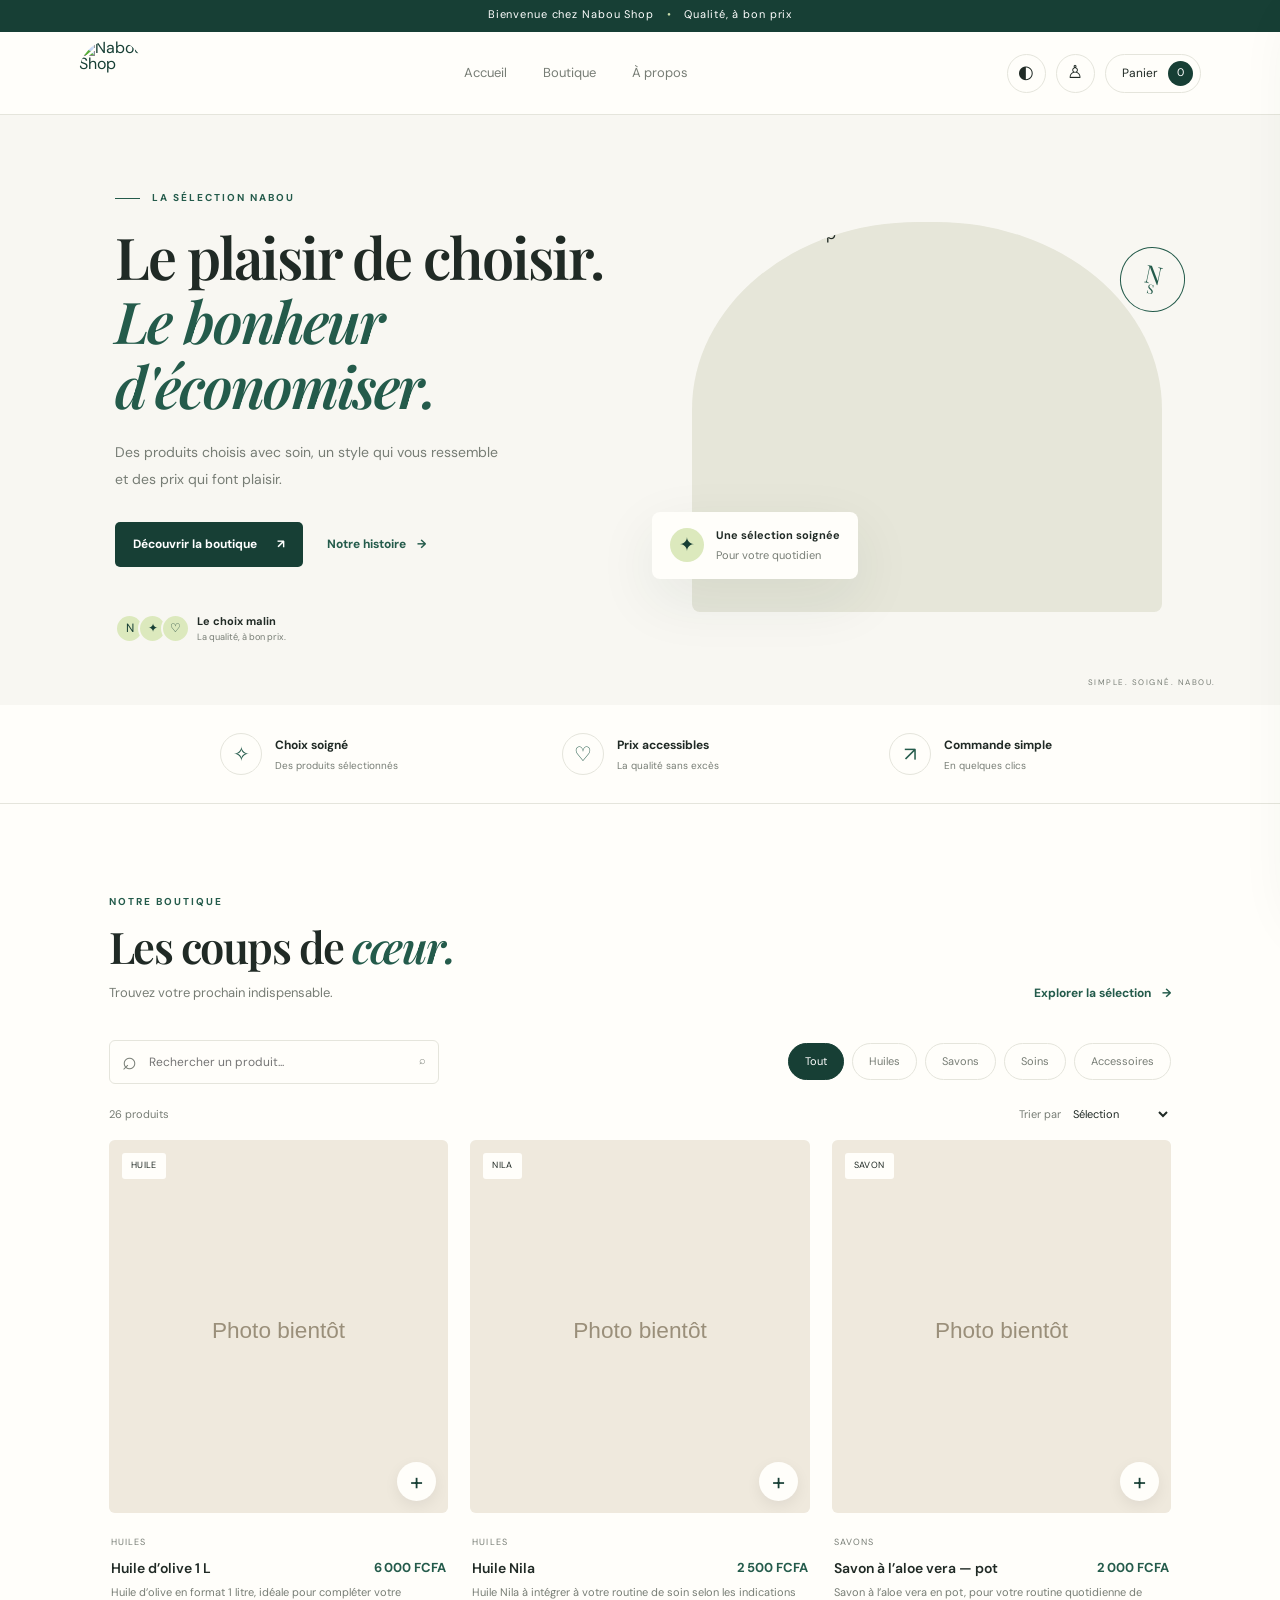
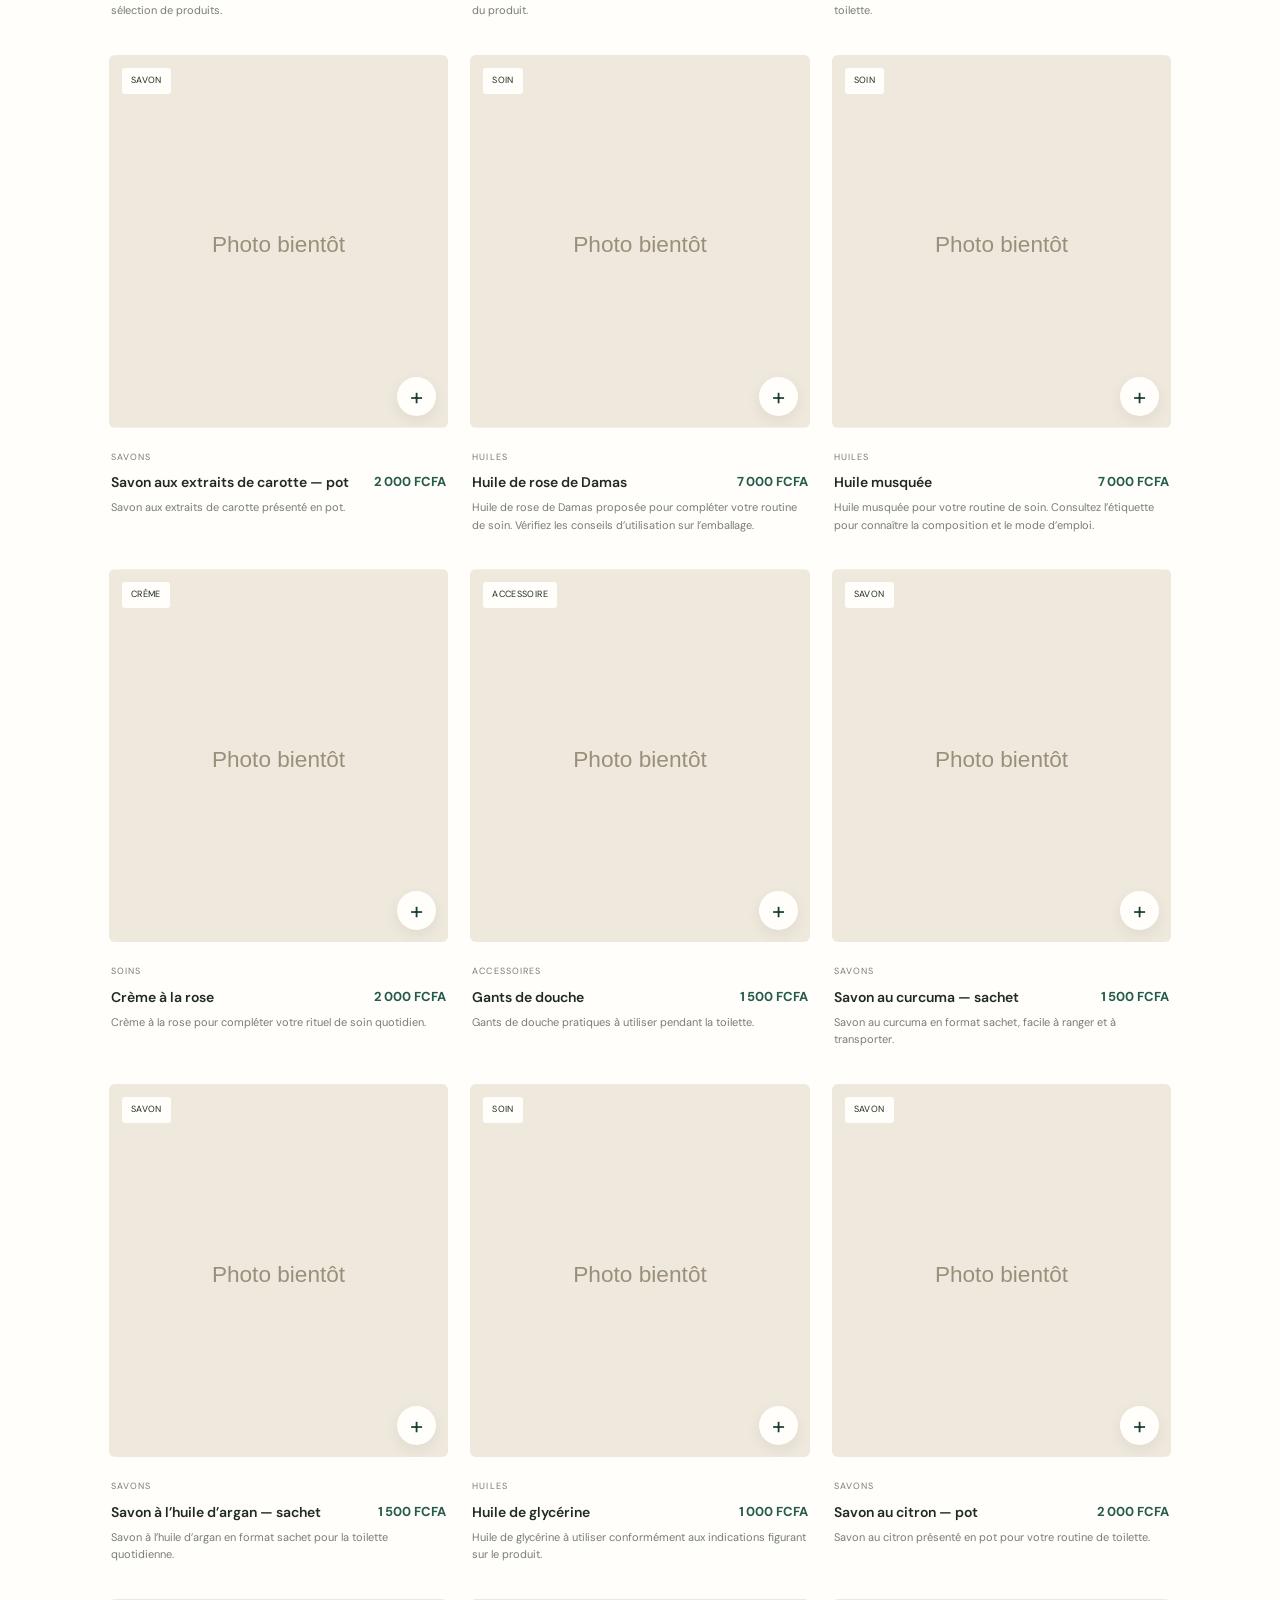
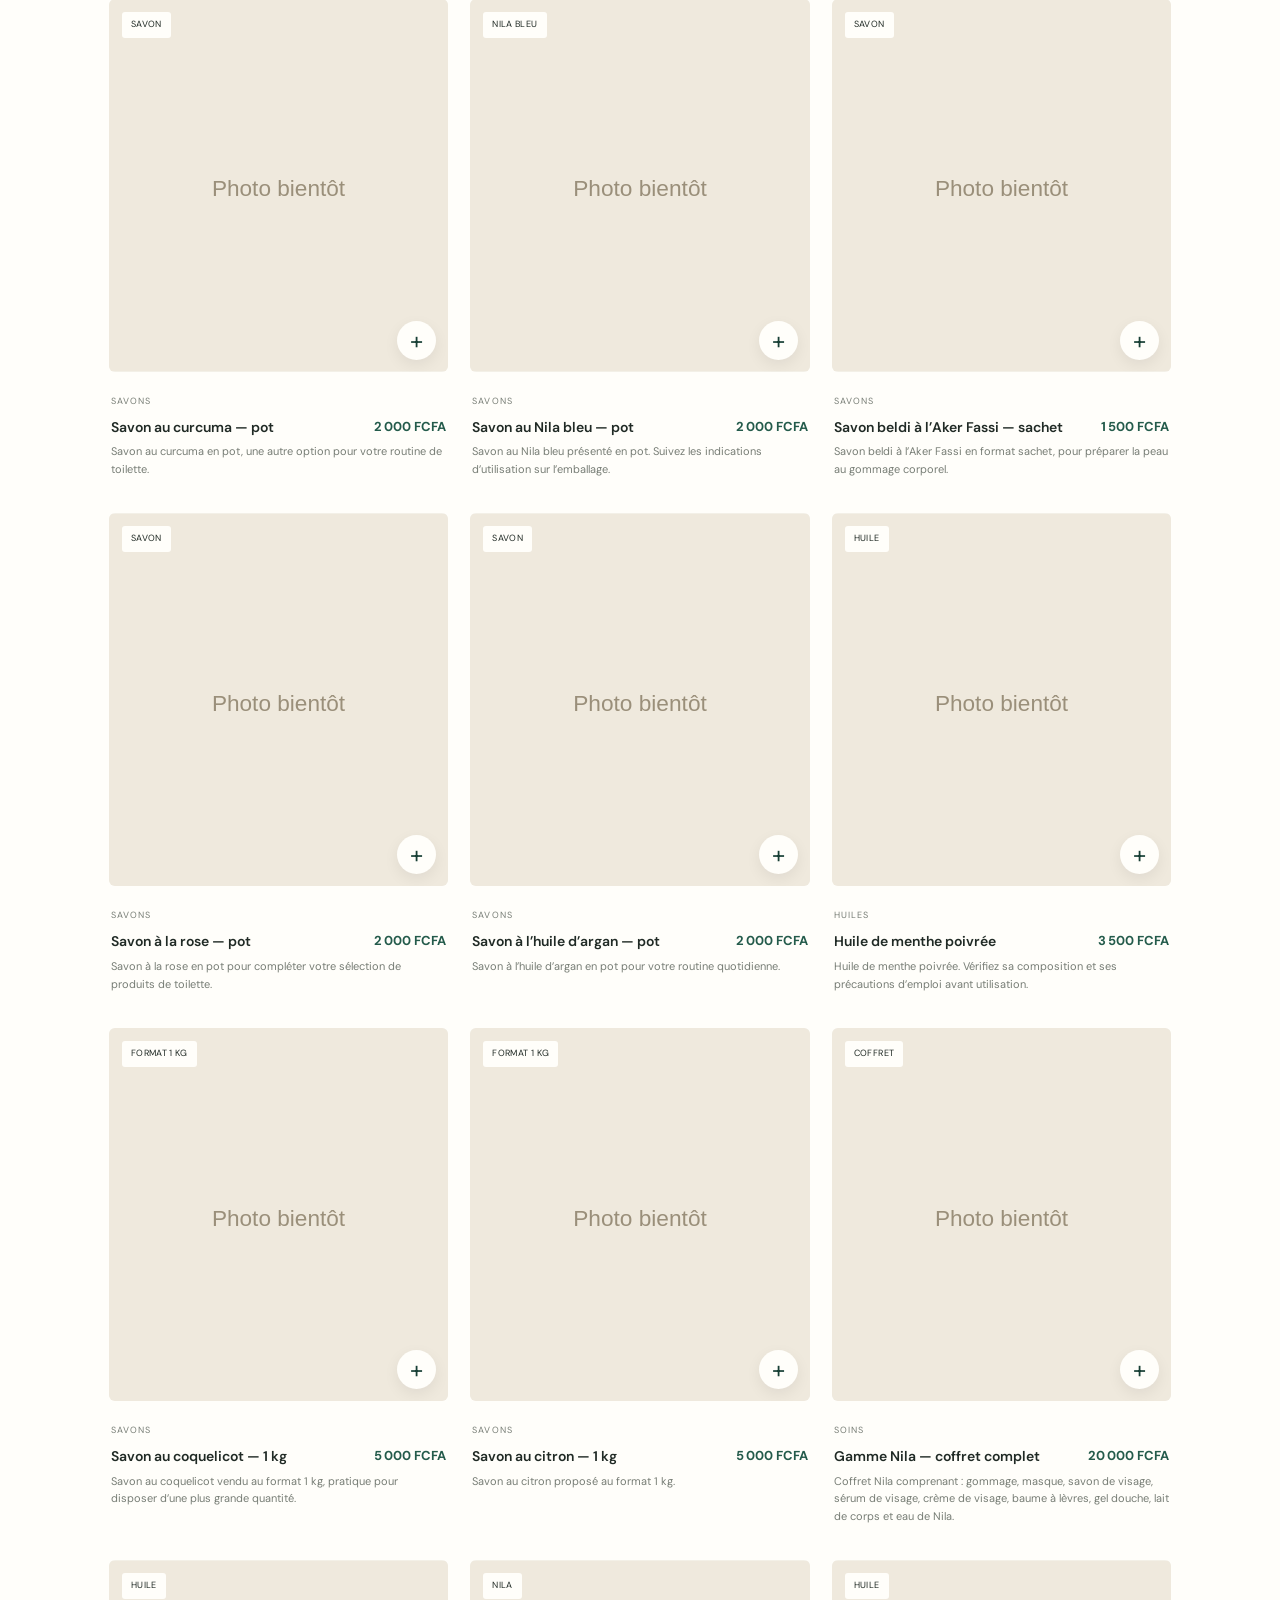
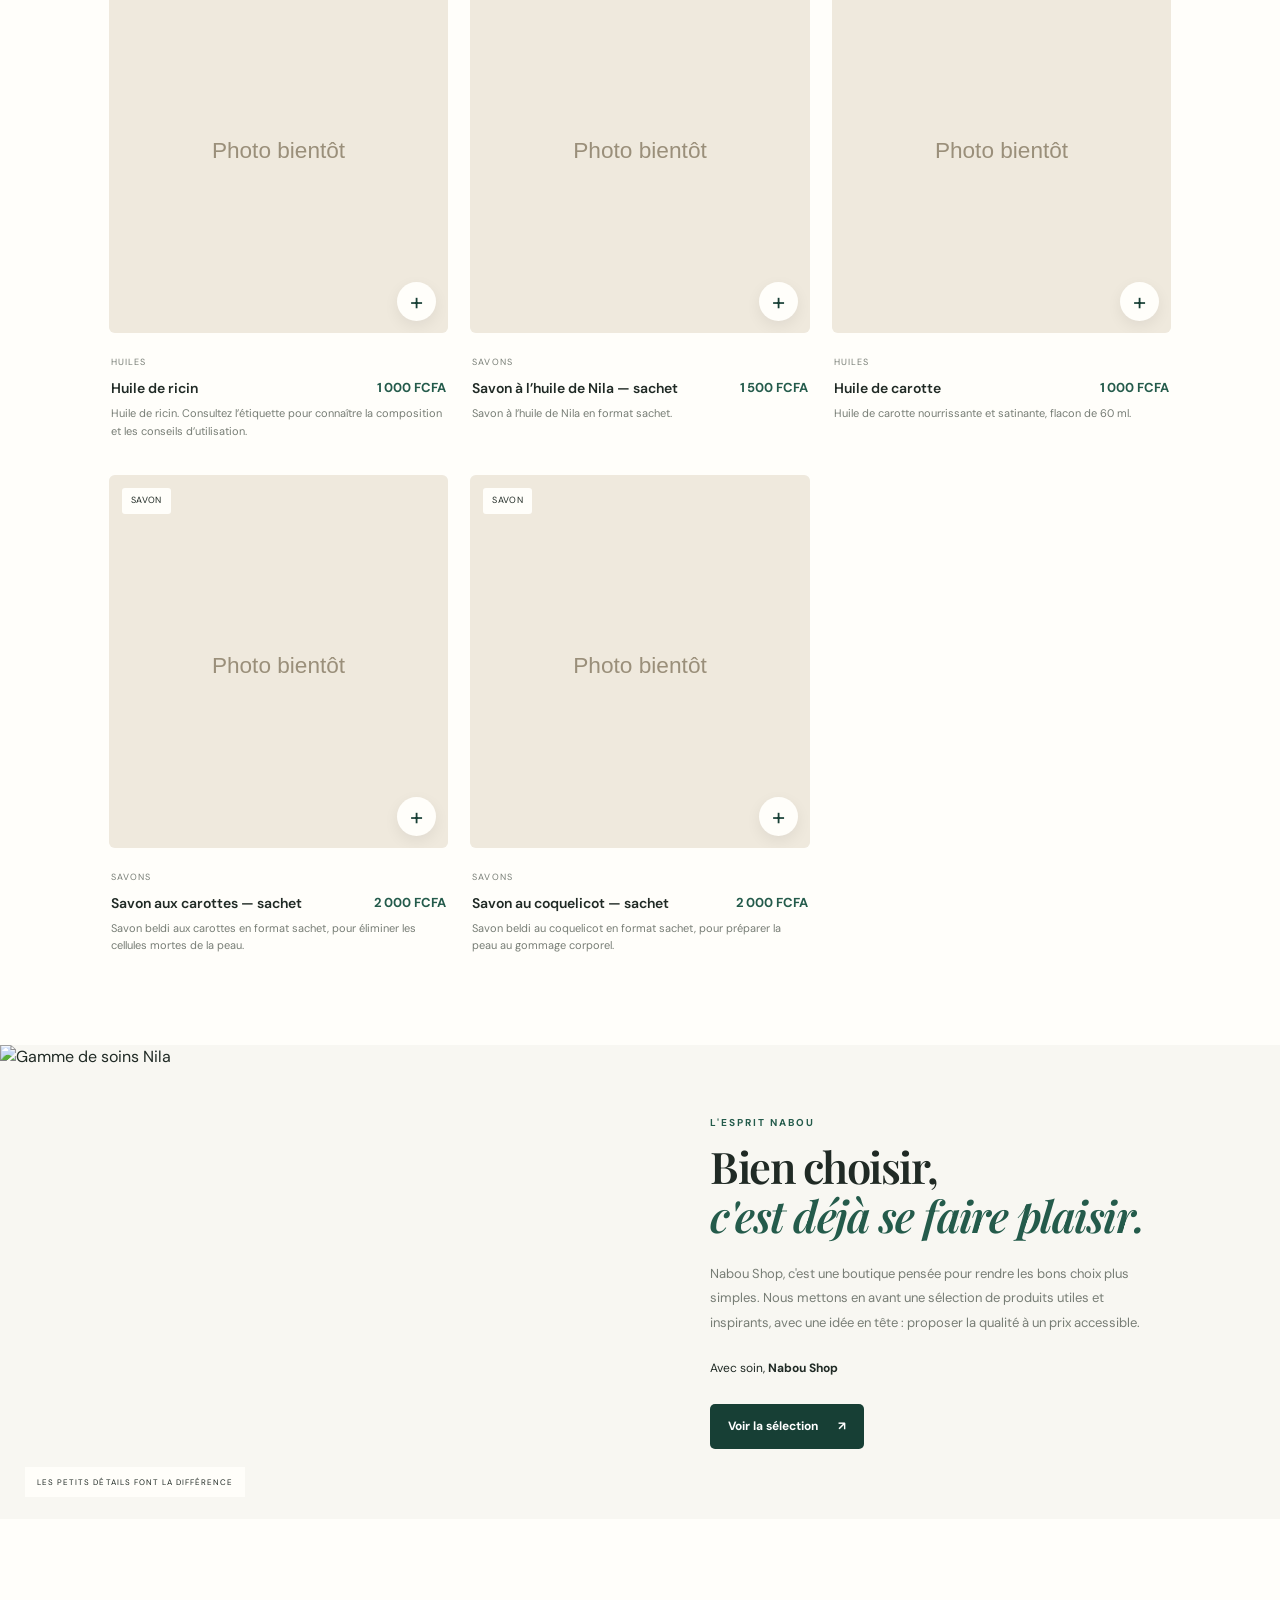
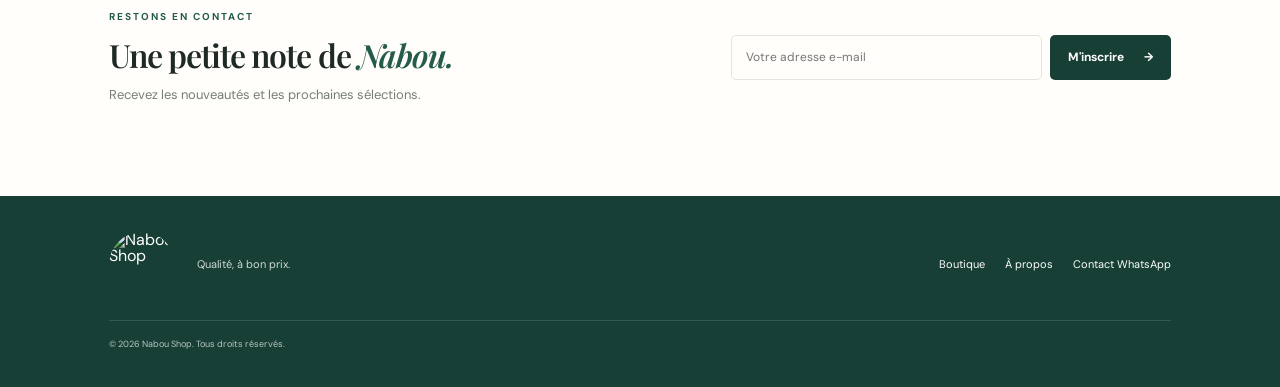
==== index.html @ 5fe4eb85 "Add files via upload" ====
<!doctype html>
<html lang="fr">
<head>
  <meta charset="utf-8">
  <meta name="viewport" content="width=device-width, initial-scale=1">
  <meta name="theme-color" content="#173f35">
  <meta name="description" content="Nabou Shop — une sélection soignée, une qualité au bon prix.">
  <title>Nabou Shop — Qualité, à bon prix</title>
  <link rel="preconnect" href="https://fonts.googleapis.com">
  <link rel="preconnect" href="https://fonts.gstatic.com" crossorigin>
  <link href="https://fonts.googleapis.com/css2?family=DM+Sans:wght@400;500;600;700&family=Playfair+Display:wght@600;700&display=swap" rel="stylesheet">
  <link rel="icon" type="image/png" href="favicon.png">
  <link rel="stylesheet" href="style.css">
  <script src="script.js" defer></script>
</head>
<body>
  <div class="announcement">Bienvenue chez Nabou Shop <span>•</span> Qualité, à bon prix</div>
  <header class="site-header">
    <a class="brand" href="#" aria-label="Nabou Shop, accueil">
      <img class="brand-logo" src="images/logo.png" alt="Nabou Shop">
    </a>
    <nav class="desktop-nav" aria-label="Navigation principale">
      <a href="#accueil">Accueil</a><a href="#boutique">Boutique</a><a href="#apropos">À propos</a>
    </nav>
    <div class="header-actions">
      <button class="icon-btn" id="theme-toggle" aria-label="Activer le mode sombre" title="Mode sombre">◐</button>
      <button class="icon-btn account-trigger" id="account-open" aria-label="Compte" title="Mon compte">♙</button>
      <button class="cart-trigger" id="cart-open"><span>Panier</span><span class="cart-count" id="cart-count">0</span></button>
      <button class="mobile-menu-btn icon-btn" id="mobile-menu-toggle" aria-label="Ouvrir le menu">☰</button>
    </div>
  </header>
  <nav class="mobile-nav" id="mobile-nav" hidden><a href="#accueil">Accueil</a><a href="#boutique">Boutique</a><a href="#apropos">À propos</a></nav>

  <main>
    <section class="hero" id="accueil">
      <div class="hero-copy">
        <p class="eyebrow"><span class="eyebrow-line"></span> LA SÉLECTION NABOU</p>
        <h1>Le plaisir de choisir.<br><em>Le bonheur d'économiser.</em></h1>
        <p class="hero-text">Des produits choisis avec soin, un style qui vous ressemble et des prix qui font plaisir.</p>
        <div class="hero-buttons"><a class="btn btn-primary" href="#boutique">Découvrir la boutique <span>↗</span></a><a class="text-link" href="#apropos">Notre histoire <span>→</span></a></div>
        <div class="hero-proof"><div class="proof-avatars"><span>N</span><span>✦</span><span>♡</span></div><p><strong>Le choix malin</strong><br><small>La qualité, à bon prix.</small></p></div>
      </div>
      <div class="hero-visual">
        <div class="hero-image-wrap"><img src="images/hero.jpg" alt="Logo Nabou Shop" fetchpriority="high"></div>
        <div class="floating-note"><span class="note-star">✦</span><div><strong>Une sélection soignée</strong><small>Pour votre quotidien</small></div></div>
        <div class="hero-stamp">N<br><small>S</small></div>
      </div>
      <div class="hero-bottom-label">SIMPLE. SOIGNÉ. NABOU.</div>
    </section>

    <section class="benefits" aria-label="Nos engagements">
      <div class="benefit"><span class="benefit-icon">✧</span><div><strong>Choix soigné</strong><small>Des produits sélectionnés</small></div></div>
      <div class="benefit"><span class="benefit-icon">♡</span><div><strong>Prix accessibles</strong><small>La qualité sans excès</small></div></div>
      <div class="benefit"><span class="benefit-icon">↗</span><div><strong>Commande simple</strong><small>En quelques clics</small></div></div>
    </section>

    <section class="shop-section section-shell" id="boutique">
      <div class="section-heading">
        <div><p class="eyebrow">NOTRE BOUTIQUE</p><h2>Les coups de <em>cœur.</em></h2><p class="muted">Trouvez votre prochain indispensable.</p></div>
        <a href="#produits" class="text-link desktop-only">Explorer la sélection <span>→</span></a>
      </div>
      <div class="shop-controls">
        <div class="search-box"><span aria-hidden="true">⌕</span><input id="search-input" type="search" placeholder="Rechercher un produit..." aria-label="Rechercher un produit"><kbd>⌕</kbd></div>
        <div class="filter-list" id="category-filters" aria-label="Filtrer par catégorie">
          <button class="filter-chip active" data-category="Tout">Tout</button>
          <button class="filter-chip" data-category="Huiles">Huiles</button>
          <button class="filter-chip" data-category="Savons">Savons</button>
          <button class="filter-chip" data-category="Soins">Soins</button>
          <button class="filter-chip" data-category="Accessoires">Accessoires</button>
        </div>
      </div>
      <div class="results-line"><span id="results-count">23 produits</span><label class="sort-label">Trier par <select id="sort-select" aria-label="Trier les produits"><option value="featured">Sélection</option><option value="low">Prix croissant</option><option value="high">Prix décroissant</option><option value="name">Nom A–Z</option></select></label></div>
      <div class="product-grid" id="product-grid"></div>
      <div class="empty-state" id="empty-state" hidden><span>⌕</span><h3>Aucun produit trouvé</h3><p>Essayez un autre mot ou une autre catégorie.</p><button class="btn btn-secondary" id="reset-filters">Réinitialiser les filtres</button></div>
    </section>

    <section class="brand-story" id="apropos">
      <div class="story-image"><img src="images/a-propos.jpg" alt="Gamme de soins Nila" loading="lazy"><span class="image-caption">LES PETITS DÉTAILS FONT LA DIFFÉRENCE</span></div>
      <div class="story-copy"><p class="eyebrow">L'ESPRIT NABOU</p><h2>Bien choisir,<br><em>c'est déjà se faire plaisir.</em></h2><p>Nabou Shop, c'est une boutique pensée pour rendre les bons choix plus simples. Nous mettons en avant une sélection de produits utiles et inspirants, avec une idée en tête : proposer la qualité à un prix accessible.</p><p class="story-signature">Avec soin, <strong>Nabou Shop</strong></p><a href="#boutique" class="btn btn-primary">Voir la sélection <span>↗</span></a></div>
    </section>

    <section class="newsletter section-shell"><div><p class="eyebrow">RESTONS EN CONTACT</p><h2>Une petite note de <em>Nabou.</em></h2><p class="muted">Recevez les nouveautés et les prochaines sélections.</p></div><form id="newsletter-form" class="newsletter-form"><label class="sr-only" for="newsletter-email">Votre adresse e-mail</label><input type="email" id="newsletter-email" placeholder="Votre adresse e-mail" required><button class="btn btn-primary" type="submit">M'inscrire <span>→</span></button></form><p class="newsletter-message" id="newsletter-message" aria-live="polite"></p></section>
  </main>

  <footer class="site-footer"><a class="brand footer-brand" href="#" aria-label="Nabou Shop"><img class="brand-logo" src="images/logo.png" alt="Nabou Shop"></a><p>Qualité, à bon prix.</p><div class="footer-links"><a href="#boutique">Boutique</a><a href="#apropos">À propos</a><a href="https://wa.me/221776366092" target="_blank" rel="noopener">Contact WhatsApp</a></div><small class="copyright">© <span id="year"></span> Nabou Shop. Tous droits réservés.</small></footer>

  <div class="overlay" id="overlay" hidden></div>
  <aside class="side-panel" id="cart-panel" aria-label="Votre panier" aria-hidden="true">
    <div class="panel-header"><div><p class="eyebrow">VOTRE SÉLECTION</p><h2>Mon panier <span id="panel-cart-count">(0)</span></h2></div><button class="close-btn" data-close aria-label="Fermer le panier">×</button></div>
    <div class="cart-items" id="cart-items"></div>
    <div class="cart-empty" id="cart-empty"><span>♡</span><h3>Votre panier est vide</h3><p>Les belles trouvailles vous attendent.</p><button class="btn btn-secondary" id="continue-shopping">Continuer mes achats</button></div>
    <div class="cart-footer" id="cart-footer"><div class="subtotal"><span>Sous-total</span><strong id="cart-subtotal">0 FCFA</strong></div><p>Les frais de livraison seront confirmés avec votre commande.</p><button class="btn btn-primary checkout-btn" id="checkout-open">Passer commande <span>→</span></button></div>
  </aside>

  <section class="modal" id="account-modal" role="dialog" aria-modal="true" aria-labelledby="account-title" hidden>
    <button class="close-btn modal-close" data-close aria-label="Fermer">×</button>
    <div class="modal-brand"><span class="brand-mark">N</span><span>NABOU SHOP</span></div>
    <p class="eyebrow">RAVIE DE VOUS REVOIR</p><h2 id="account-title">Votre espace.</h2><p class="muted modal-intro">Connectez-vous ou créez votre compte de démonstration.</p>
    <div class="auth-tabs"><button class="auth-tab active" data-auth-tab="login">Connexion</button><button class="auth-tab" data-auth-tab="register">Inscription</button></div>
    <form id="account-form">
      <label id="name-label" hidden for="account-name">Votre nom</label><input id="account-name" name="name" autocomplete="name" placeholder="Votre nom" hidden>
      <label for="account-email">Adresse e-mail</label><input id="account-email" name="email" type="email" autocomplete="email" placeholder="vous@exemple.com" required>
      <label for="account-password">Mot de passe</label><input id="account-password" name="password" type="password" autocomplete="current-password" minlength="6" placeholder="6 caractères minimum" required>
      <p class="form-message" id="account-message" aria-live="polite"></p>
      <button class="btn btn-primary full-btn" type="submit" id="account-submit">Me connecter <span>→</span></button>
    </form>
    <p class="demo-notice">Démo uniquement : les comptes sont enregistrés dans ce navigateur. N'utilisez pas un vrai mot de passe.</p>
  </section>

  <section class="modal checkout-modal" id="checkout-modal" role="dialog" aria-modal="true" aria-labelledby="checkout-title" hidden>
    <button class="close-btn modal-close" data-close aria-label="Fermer">×</button><p class="eyebrow">DERNIÈRE ÉTAPE</p><h2 id="checkout-title">Finaliser la commande.</h2><p class="muted modal-intro">Renseignez vos coordonnées pour préparer votre commande.</p>
    <form id="checkout-form">
      <label for="checkout-name">Nom complet</label><input id="checkout-name" name="name" autocomplete="name" required placeholder="Votre nom complet">
      <label for="checkout-phone">Téléphone</label><input id="checkout-phone" name="phone" type="tel" autocomplete="tel" required placeholder="+221 7X XXX XX XX">
      <label for="checkout-address">Adresse de livraison</label><textarea id="checkout-address" name="address" rows="2" required placeholder="Ville, quartier, indications..."></textarea>
      <label for="checkout-note">Note (facultatif)</label><textarea id="checkout-note" name="note" rows="2" placeholder="Précisions sur votre commande"></textarea>
      <div class="checkout-total"><span>Total des articles</span><strong id="checkout-total">0 FCFA</strong></div>
      <button class="btn btn-primary full-btn" type="submit">Préparer ma commande <span>→</span></button>
    </form>
    <p class="demo-notice">Cette version ne traite pas les paiements et n'envoie pas réellement la commande à un vendeur.</p>
  </section>
  <div class="toast" id="toast" role="status" aria-live="polite"></div>
</body>
</html>
---- style.css ----
/* Nabou Shop — styles responsives */
:root{--green:#173f35;--green-2:#245b4b;--lime:#dce9bd;--cream:#f8f7f2;--paper:#fffefa;--ink:#202a25;--muted:#777d75;--line:#e5e5dc;--shadow:0 20px 60px #173f3515;--radius:20px;color-scheme:light}
*{box-sizing:border-box}html{scroll-behavior:smooth;scroll-padding-top:90px}body{margin:0;background:var(--paper);color:var(--ink);font-family:"DM Sans",sans-serif;line-height:1.55;transition:background .25s,color .25s}body.dark{--cream:#171f1b;--paper:#111713;--ink:#edf1e9;--muted:#a5afa6;--line:#2c3930;--green:#a7d3b5;--green-2:#80b994;--lime:#2a3d2d;--shadow:0 20px 60px #0004;color-scheme:dark}a{color:inherit;text-decoration:none}button,input,select,textarea{font:inherit}button{cursor:pointer}button:focus-visible,a:focus-visible,input:focus-visible,select:focus-visible,textarea:focus-visible{outline:3px solid #9bc8a7;outline-offset:3px}.announcement{height:32px;background:var(--green);color:#fff;text-align:center;font-size:11px;letter-spacing:.08em;padding:6px 12px}.announcement span{color:#c9dcab;margin:0 9px}.site-header{height:83px;display:flex;align-items:center;justify-content:space-between;padding:0 6.2%;border-bottom:1px solid var(--line);background:var(--paper);position:sticky;top:0;z-index:10}.brand{display:flex;align-items:center;gap:10px;color:var(--green);line-height:1}.brand-mark{width:39px;height:39px;border:1px solid currentColor;border-radius:50%;display:grid;place-items:center;font-family:"Playfair Display",serif;font-size:23px}.brand strong{display:block;font-size:15px;letter-spacing:.16em}.brand small{display:block;font-size:9px;letter-spacing:.37em;margin-top:5px}.desktop-nav{display:flex;gap:36px;color:var(--muted);font-size:13px}.desktop-nav a:hover,.footer-links a:hover{color:var(--green-2)}.header-actions{display:flex;align-items:center;gap:10px}.icon-btn,.cart-trigger{border:1px solid var(--line);background:transparent;color:var(--ink);height:39px;min-width:39px;border-radius:50%;display:grid;place-items:center;font-size:18px}.cart-trigger{border-radius:30px;display:flex;gap:10px;align-items:center;padding:0 7px 0 16px;font-size:12px}.cart-count{background:var(--green);color:white;border-radius:50%;width:25px;height:25px;display:grid;place-items:center;font-size:11px}.mobile-menu-btn,.mobile-nav{display:none}
.hero{position:relative;min-height:570px;background:var(--cream);padding:75px 9% 62px;display:grid;grid-template-columns:1fr .95fr;align-items:center;gap:7%;overflow:hidden}.hero-copy{max-width:550px;z-index:1}.eyebrow{font-size:10px;font-weight:700;letter-spacing:.2em;color:var(--green-2);margin:0 0 18px}.eyebrow-line{display:inline-block;width:25px;height:1px;background:currentColor;vertical-align:middle;margin-right:8px}.hero h1,.section-heading h2,.story-copy h2,.newsletter h2,.modal h2{font-family:"Playfair Display",serif;font-weight:600;letter-spacing:-.035em;line-height:1.12}.hero h1{font-size:clamp(38px,4.5vw,64px);margin:0 0 22px}.hero h1 em,.section-heading h2 em,.story-copy h2 em,.newsletter h2 em{font-weight:600;color:var(--green-2)}.hero-text{max-width:390px;color:var(--muted);font-size:14px;line-height:1.9}.hero-buttons{display:flex;align-items:center;gap:24px;margin-top:30px}.btn{border:0;border-radius:5px;padding:13px 18px;display:inline-flex;align-items:center;justify-content:center;gap:20px;font-size:12px;font-weight:700;transition:transform .2s,background .2s}.btn:hover{transform:translateY(-2px)}.btn-primary{background:var(--green);color:#fff}.btn-primary:hover{background:var(--green-2)}.btn-secondary{background:var(--cream);border:1px solid var(--line);color:var(--ink)}.text-link{font-size:12px;font-weight:700;color:var(--green-2)}.text-link span{margin-left:8px}.hero-proof{display:flex;align-items:center;gap:13px;margin-top:47px}.proof-avatars{display:flex}.proof-avatars span{width:29px;height:29px;border:2px solid var(--cream);border-radius:50%;background:var(--lime);display:grid;place-items:center;margin-right:-6px;color:var(--green);font-size:12px}.hero-proof p{font-size:11px;line-height:1.35;margin:0}.hero-proof small{color:var(--muted)}.hero-visual{position:relative;max-width:470px;width:100%;justify-self:center}.hero-image-wrap{height:390px;border-radius:48% 48% 8px 8px;overflow:hidden;background:#e6e6d9}.hero-image-wrap img{width:100%;height:100%;object-fit:cover;animation:softZoom 14s ease-in-out infinite alternate}.floating-note{position:absolute;bottom:33px;left:-40px;background:var(--paper);box-shadow:var(--shadow);padding:15px 18px;display:flex;align-items:center;gap:12px;border-radius:8px}.note-star{width:34px;height:34px;border-radius:50%;background:var(--lime);color:var(--green);display:grid;place-items:center;font-size:19px}.floating-note strong,.floating-note small{display:block;font-size:11px}.floating-note small{color:var(--muted);margin-top:3px}.hero-stamp{position:absolute;right:-23px;top:25px;width:65px;height:65px;border:1px solid var(--green-2);border-radius:50%;display:grid;place-content:center;text-align:center;color:var(--green-2);font-family:"Playfair Display",serif;font-size:25px;line-height:.8;transform:rotate(12deg)}.hero-stamp small{font-size:13px}.hero-bottom-label{position:absolute;right:5%;bottom:17px;letter-spacing:.19em;font-size:8px;color:var(--muted)}
.benefits{display:grid;grid-template-columns:repeat(3,1fr);padding:28px 12%;border-bottom:1px solid var(--line);gap:20px}.benefit{display:flex;justify-content:center;align-items:center;gap:13px}.benefit-icon{width:42px;height:42px;border:1px solid var(--line);border-radius:50%;display:grid;place-items:center;color:var(--green-2);font-size:20px}.benefit strong,.benefit small{display:block}.benefit strong{font-size:12px}.benefit small{font-size:10px;color:var(--muted);margin-top:3px}.section-shell{padding:90px 8.5%}.section-heading{display:flex;justify-content:space-between;align-items:end}.section-heading .eyebrow,.story-copy .eyebrow,.newsletter .eyebrow{margin-bottom:12px}.section-heading h2,.story-copy h2,.newsletter h2{font-size:clamp(31px,3.4vw,44px);margin:0 0 12px}.muted{color:var(--muted);font-size:13px}.section-heading .muted{margin:0}.shop-controls{display:flex;align-items:center;justify-content:space-between;gap:20px;margin-top:37px}.search-box{height:44px;display:flex;align-items:center;gap:10px;border:1px solid var(--line);border-radius:6px;padding:0 12px;max-width:330px;width:100%;color:var(--muted)}.search-box>span{font-size:25px}.search-box input{width:100%;border:0;outline:0;background:transparent;color:var(--ink);font-size:12px}.search-box kbd{font-size:11px;color:var(--muted)}.filter-list{display:flex;gap:8px;flex-wrap:wrap}.filter-chip{border:1px solid var(--line);border-radius:30px;padding:9px 16px;background:transparent;color:var(--muted);font-size:11px}.filter-chip.active,.filter-chip:hover{background:var(--green);border-color:var(--green);color:white}.results-line{display:flex;justify-content:space-between;align-items:center;margin:22px 0 17px;font-size:11px;color:var(--muted)}.sort-label{display:flex;align-items:center;gap:8px}.sort-label select{border:0;background:transparent;color:var(--ink);font-size:11px;outline-offset:3px}.product-grid{display:grid;grid-template-columns:repeat(3,minmax(0,1fr));gap:35px 22px}.product-card{min-width:0;animation:fadeUp .45s both}.product-image{position:relative;aspect-ratio: .91;background:var(--cream);border-radius:6px;overflow:hidden}.product-image img{width:100%;height:100%;object-fit:cover;transition:transform .5s}.product-card:hover .product-image img{transform:scale(1.05)}.product-tag{position:absolute;top:13px;left:13px;background:var(--paper);padding:6px 9px;font-size:9px;letter-spacing:.04em;border-radius:3px}.quick-add{position:absolute;right:12px;bottom:12px;width:39px;height:39px;border:0;border-radius:50%;background:var(--paper);color:var(--green);font-size:24px;box-shadow:0 5px 15px #0001;transition:background .2s,color .2s,transform .2s}.quick-add:hover{background:var(--green);color:white;transform:rotate(90deg)}.product-info{padding:15px 2px 0}.product-category{font-size:9px;color:var(--muted);letter-spacing:.12em;text-transform:uppercase}.product-title-row{display:flex;justify-content:space-between;align-items:start;gap:8px;margin:5px 0}.product-title{font-size:14px;font-weight:600;margin:0}.product-price{font-size:13px;font-weight:700;color:var(--green-2);white-space:nowrap}.product-desc{font-size:11px;color:var(--muted);margin:0;line-height:1.6}.empty-state{text-align:center;padding:55px 15px}.empty-state>span{font-size:35px;color:var(--green-2)}.empty-state h3{font-family:"Playfair Display",serif;font-size:25px;margin:8px}.empty-state p{color:var(--muted);font-size:13px}.brand-story{display:grid;grid-template-columns:1fr 1fr;min-height:420px;background:var(--cream)}.story-image{position:relative;min-height:420px}.story-image img{width:100%;height:100%;position:absolute;inset:0;object-fit:cover}.image-caption{position:absolute;bottom:22px;left:25px;background:var(--paper);padding:9px 12px;font-size:8px;letter-spacing:.13em}.story-copy{padding:70px 11%;align-self:center}.story-copy h2{margin-bottom:22px}.story-copy>p:not(.eyebrow):not(.story-signature){font-size:13px;color:var(--muted);line-height:1.9;max-width:430px}.story-signature{margin:23px 0;font-size:12px}.story-copy .btn{margin-top:4px}.newsletter{display:flex;align-items:center;justify-content:space-between;gap:30px;position:relative}.newsletter h2{font-size:32px}.newsletter .muted{margin-bottom:0}.newsletter-form{display:flex;max-width:440px;width:100%;gap:8px}.newsletter-form input{flex:1;min-width:0;border:1px solid var(--line);border-radius:5px;padding:0 14px;background:transparent;color:var(--ink);font-size:12px}.newsletter-message{position:absolute;right:8.5%;bottom:28px;font-size:11px;color:var(--green-2)}.site-footer{padding:36px 8.5%;background:var(--green);color:white;display:flex;align-items:center;gap:22px;flex-wrap:wrap}.footer-brand{color:white}.site-footer>p{font-size:11px;opacity:.8}.footer-links{display:flex;gap:20px;margin-left:auto;font-size:11px}.copyright{width:100%;padding-top:17px;border-top:1px solid #ffffff30;font-size:9px;opacity:.7}
.overlay{position:fixed;inset:0;background:#101b16a6;z-index:20;backdrop-filter:blur(2px)}.side-panel{position:fixed;z-index:21;right:0;top:0;bottom:0;width:min(440px,100%);background:var(--paper);padding:27px;display:flex;flex-direction:column;transform:translateX(105%);transition:transform .3s ease;box-shadow:var(--shadow)}.side-panel.open{transform:translateX(0)}.panel-header{display:flex;justify-content:space-between;align-items:start;border-bottom:1px solid var(--line);padding-bottom:18px}.panel-header .eyebrow{margin-bottom:5px}.panel-header h2{font-family:"Playfair Display",serif;font-size:25px;margin:0}.panel-header h2 span{font-family:"DM Sans",sans-serif;font-size:12px;color:var(--muted)}.close-btn{width:35px;height:35px;border:1px solid var(--line);background:transparent;border-radius:50%;color:var(--ink);font-size:24px;line-height:1}.cart-items{overflow:auto;flex:1}.cart-row{display:grid;grid-template-columns:75px 1fr auto;gap:13px;padding:17px 0;border-bottom:1px solid var(--line)}.cart-row img{width:75px;height:85px;object-fit:cover;border-radius:4px}.cart-row h3{font-size:12px;margin:4px 0}.cart-row .cart-price{font-size:11px;color:var(--green-2);font-weight:700}.qty-controls{display:flex;align-items:center;gap:10px;margin-top:10px}.qty-controls button{width:24px;height:24px;border:1px solid var(--line);border-radius:50%;background:transparent;color:var(--ink)}.qty-controls span{font-size:11px}.remove-item{border:0;background:transparent;color:var(--muted);font-size:18px;align-self:start}.cart-footer{padding-top:18px;border-top:1px solid var(--line)}.subtotal{display:flex;justify-content:space-between;font-size:13px}.subtotal strong{color:var(--green-2)}.cart-footer>p,.demo-notice{font-size:10px;color:var(--muted);line-height:1.6}.checkout-btn{width:100%;margin-top:10px}.cart-empty{margin:auto;text-align:center}.cart-empty>span{font-size:40px;color:var(--green-2)}.cart-empty h3{font-family:"Playfair Display",serif;font-size:24px;margin:5px}.cart-empty p{font-size:12px;color:var(--muted);margin-bottom:20px}
.modal{position:fixed;z-index:25;top:50%;left:50%;transform:translate(-50%,-50%);width:min(440px,calc(100% - 30px));max-height:90vh;overflow:auto;background:var(--paper);padding:34px;border-radius:12px;box-shadow:var(--shadow)}.modal[hidden],.overlay[hidden],.modal-close[hidden]{display:none}.modal-close{position:absolute;right:17px;top:17px}.modal-brand{display:flex;align-items:center;gap:9px;color:var(--green-2);font-size:11px;letter-spacing:.12em;font-weight:700;margin-bottom:25px}.modal-brand .brand-mark{width:30px;height:30px;font-size:17px}.modal .eyebrow{margin-bottom:8px}.modal h2{font-size:32px;margin:0 0 8px}.modal-intro{font-size:12px;margin:0 0 20px}.auth-tabs{display:grid;grid-template-columns:1fr 1fr;background:var(--cream);padding:4px;border-radius:6px;margin-bottom:20px}.auth-tab{border:0;border-radius:4px;padding:9px;background:transparent;color:var(--muted);font-size:12px}.auth-tab.active{background:var(--paper);color:var(--green-2);box-shadow:0 2px 8px #0000000b}.modal form label{display:block;font-size:11px;font-weight:600;margin:12px 0 6px}.modal form input,.modal form textarea{width:100%;border:1px solid var(--line);background:transparent;color:var(--ink);border-radius:5px;padding:11px 12px;font-size:12px;resize:vertical}.full-btn{width:100%;margin-top:13px}.form-message{font-size:11px;color:#b54738;margin:8px 0}.demo-notice{margin:17px 0 0}.checkout-modal{width:min(490px,calc(100% - 30px))}.checkout-total{display:flex;justify-content:space-between;background:var(--cream);padding:13px;margin-top:17px;font-size:12px}.checkout-total strong{color:var(--green-2)}.toast{position:fixed;z-index:40;left:50%;bottom:25px;transform:translate(-50%,20px);background:var(--green);color:#fff;padding:12px 18px;border-radius:6px;font-size:12px;box-shadow:var(--shadow);opacity:0;pointer-events:none;transition:opacity .2s,transform .2s;max-width:calc(100% - 30px);text-align:center}.toast.show{opacity:1;transform:translate(-50%,0)}.sr-only{position:absolute;width:1px;height:1px;padding:0;margin:-1px;overflow:hidden;clip:rect(0,0,0,0);white-space:nowrap;border:0}
@keyframes fadeUp{from{opacity:0;transform:translateY(12px)}to{opacity:1;transform:translateY(0)}}@keyframes softZoom{from{transform:scale(1)}to{transform:scale(1.06)}}
@media(max-width:900px){.site-header{padding:0 4%}.hero{padding:65px 6%;gap:4%}.hero h1{font-size:clamp(36px,5vw,53px)}.hero-image-wrap{height:340px}.floating-note{left:-18px}.benefits{padding:25px 5%}.section-shell{padding:70px 5%}.product-grid{gap:28px 16px}.story-copy{padding:50px 8%}.newsletter{align-items:flex-start;flex-direction:column}.newsletter-form{max-width:550px}.newsletter-message{left:5%;right:auto;bottom:22px}}
@media(max-width:640px){.announcement{font-size:9px}.site-header{height:70px;padding:0 5%}.brand-mark{width:34px;height:34px}.brand strong{font-size:13px}.desktop-nav,.account-trigger{display:none}.header-actions{gap:7px}.icon-btn{min-width:35px;height:35px;font-size:16px}.cart-trigger{height:35px;font-size:11px;padding-left:12px;gap:7px}.cart-count{width:22px;height:22px}.mobile-menu-btn{display:grid}.mobile-nav{position:sticky;top:70px;z-index:9;background:var(--paper);padding:14px 6%;border-bottom:1px solid var(--line);gap:22px;font-size:12px}.mobile-nav:not([hidden]){display:flex}.hero{grid-template-columns:1fr;padding:51px 7% 52px;gap:32px}.hero h1{font-size:43px}.hero-text{font-size:13px}.hero-proof{margin-top:30px}.hero-visual{width:86%;justify-self:center}.hero-image-wrap{height:310px}.floating-note{left:-28px;bottom:22px;padding:11px}.floating-note strong,.floating-note small{font-size:10px}.hero-stamp{right:-17px;width:53px;height:53px;font-size:21px}.hero-bottom-label{font-size:7px;right:6%;bottom:12px}.benefits{grid-template-columns:1fr;padding:20px 8%;gap:17px}.benefit{justify-content:flex-start}.benefit-icon{width:37px;height:37px}.section-shell{padding:61px 5%}.section-heading{align-items:flex-start}.section-heading h2{font-size:34px}.section-heading .muted{font-size:12px}.desktop-only{display:none}.shop-controls{flex-direction:column;align-items:stretch;margin-top:27px}.search-box{max-width:none}.filter-list{gap:6px}.filter-chip{padding:8px 13px}.results-line{margin-top:20px}.product-grid{grid-template-columns:repeat(2,minmax(0,1fr));gap:26px 12px}.product-image{aspect-ratio:.78}.product-tag{top:8px;left:8px;padding:5px 7px;font-size:8px}.quick-add{width:34px;height:34px;right:8px;bottom:8px}.product-title{font-size:12px}.product-price{font-size:11px}.product-desc{font-size:10px}.product-info{padding-top:11px}.brand-story{grid-template-columns:1fr}.story-image{min-height:290px}.story-copy{padding:45px 7%}.story-copy h2{font-size:36px}.newsletter{padding-bottom:80px}.newsletter h2{font-size:29px}.newsletter-form{flex-direction:column}.newsletter-form input{height:45px}.newsletter-form .btn{width:100%}.newsletter-message{bottom:37px}.site-footer{padding:30px 6%;gap:12px}.site-footer>p{width:100%;margin:0}.footer-links{margin-left:0;width:100%;padding:8px 0}.copyright{margin-top:5px}.side-panel{padding:22px}.modal{padding:28px 23px}.hero-buttons{gap:16px}.btn{padding:12px 13px;font-size:11px;gap:12px}}
@media(prefers-reduced-motion:reduce){*,*::before,*::after{scroll-behavior:auto!important;animation-duration:.01ms!important;animation-iteration-count:1!important;transition-duration:.01ms!important}}

.brand-logo{width:66px;height:66px;border-radius:50%;object-fit:cover;display:block}
@media(max-width:700px){.brand-logo{width:52px;height:52px}}
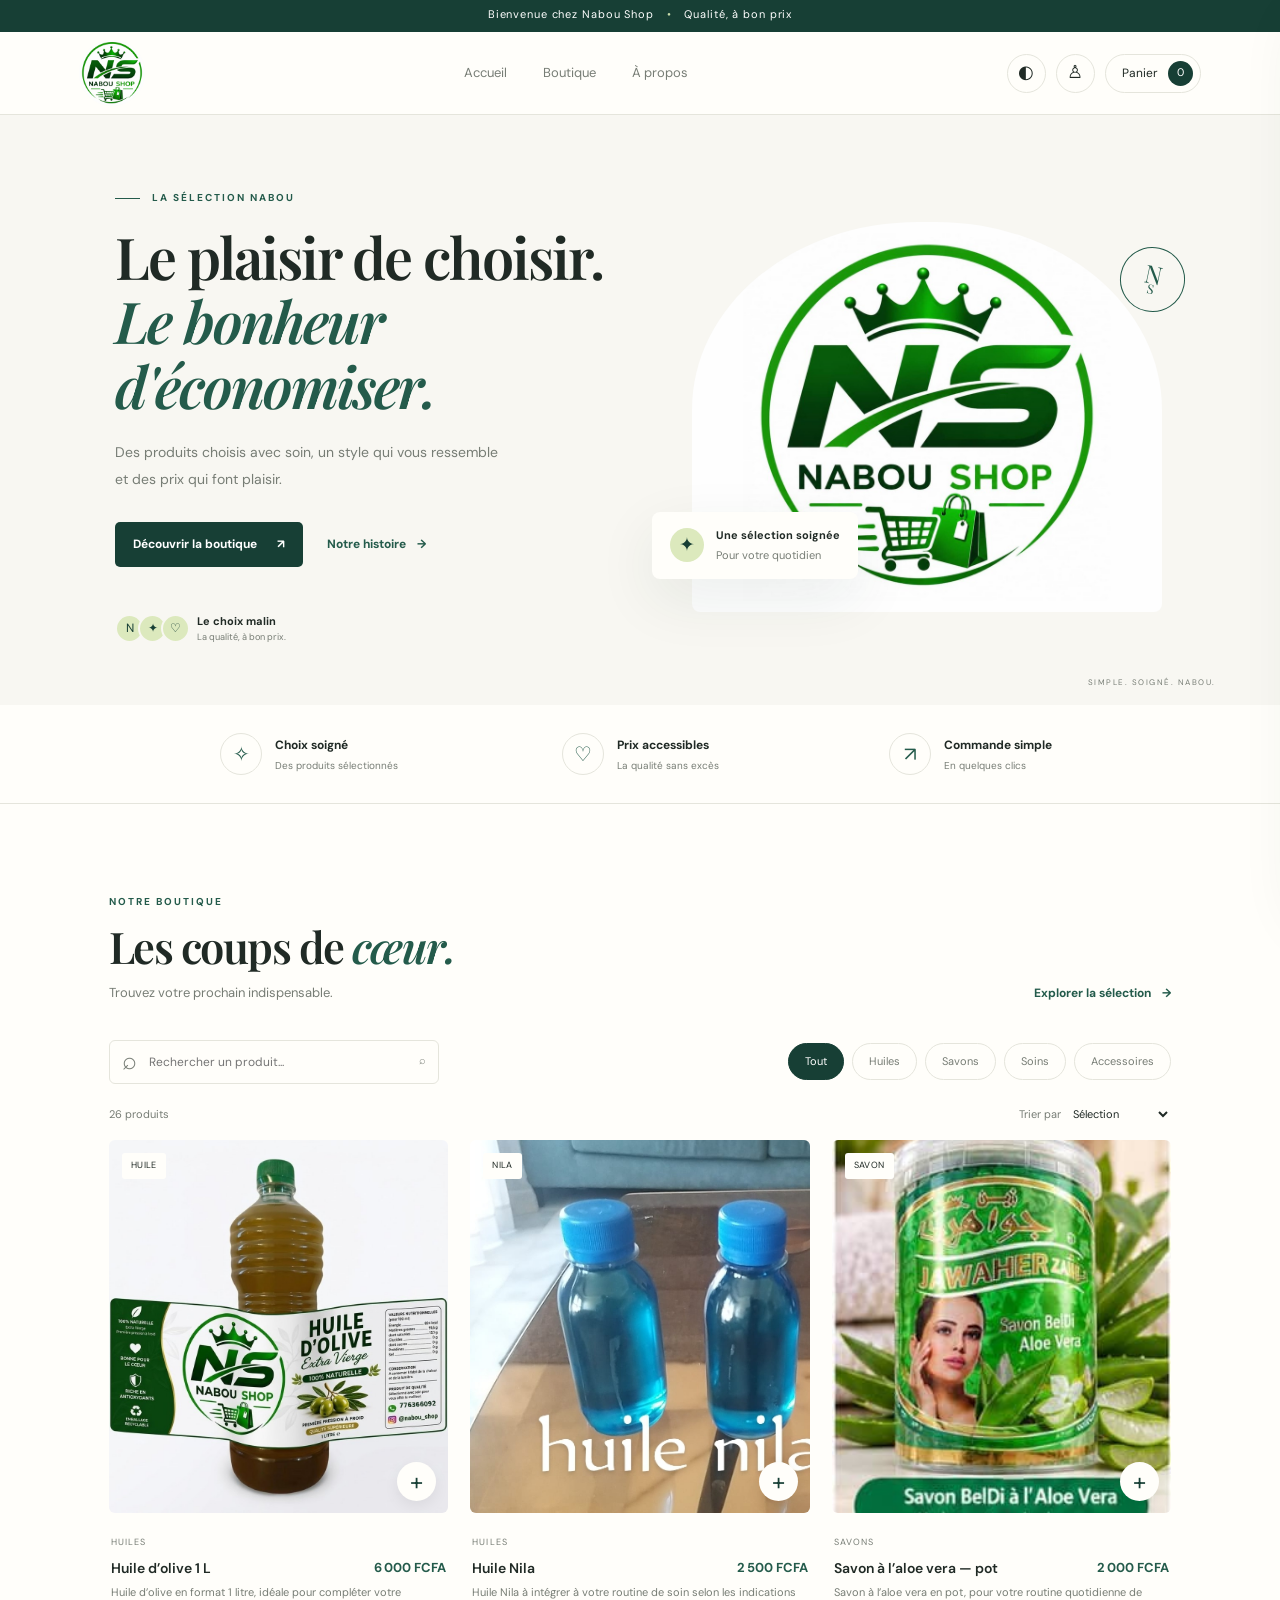
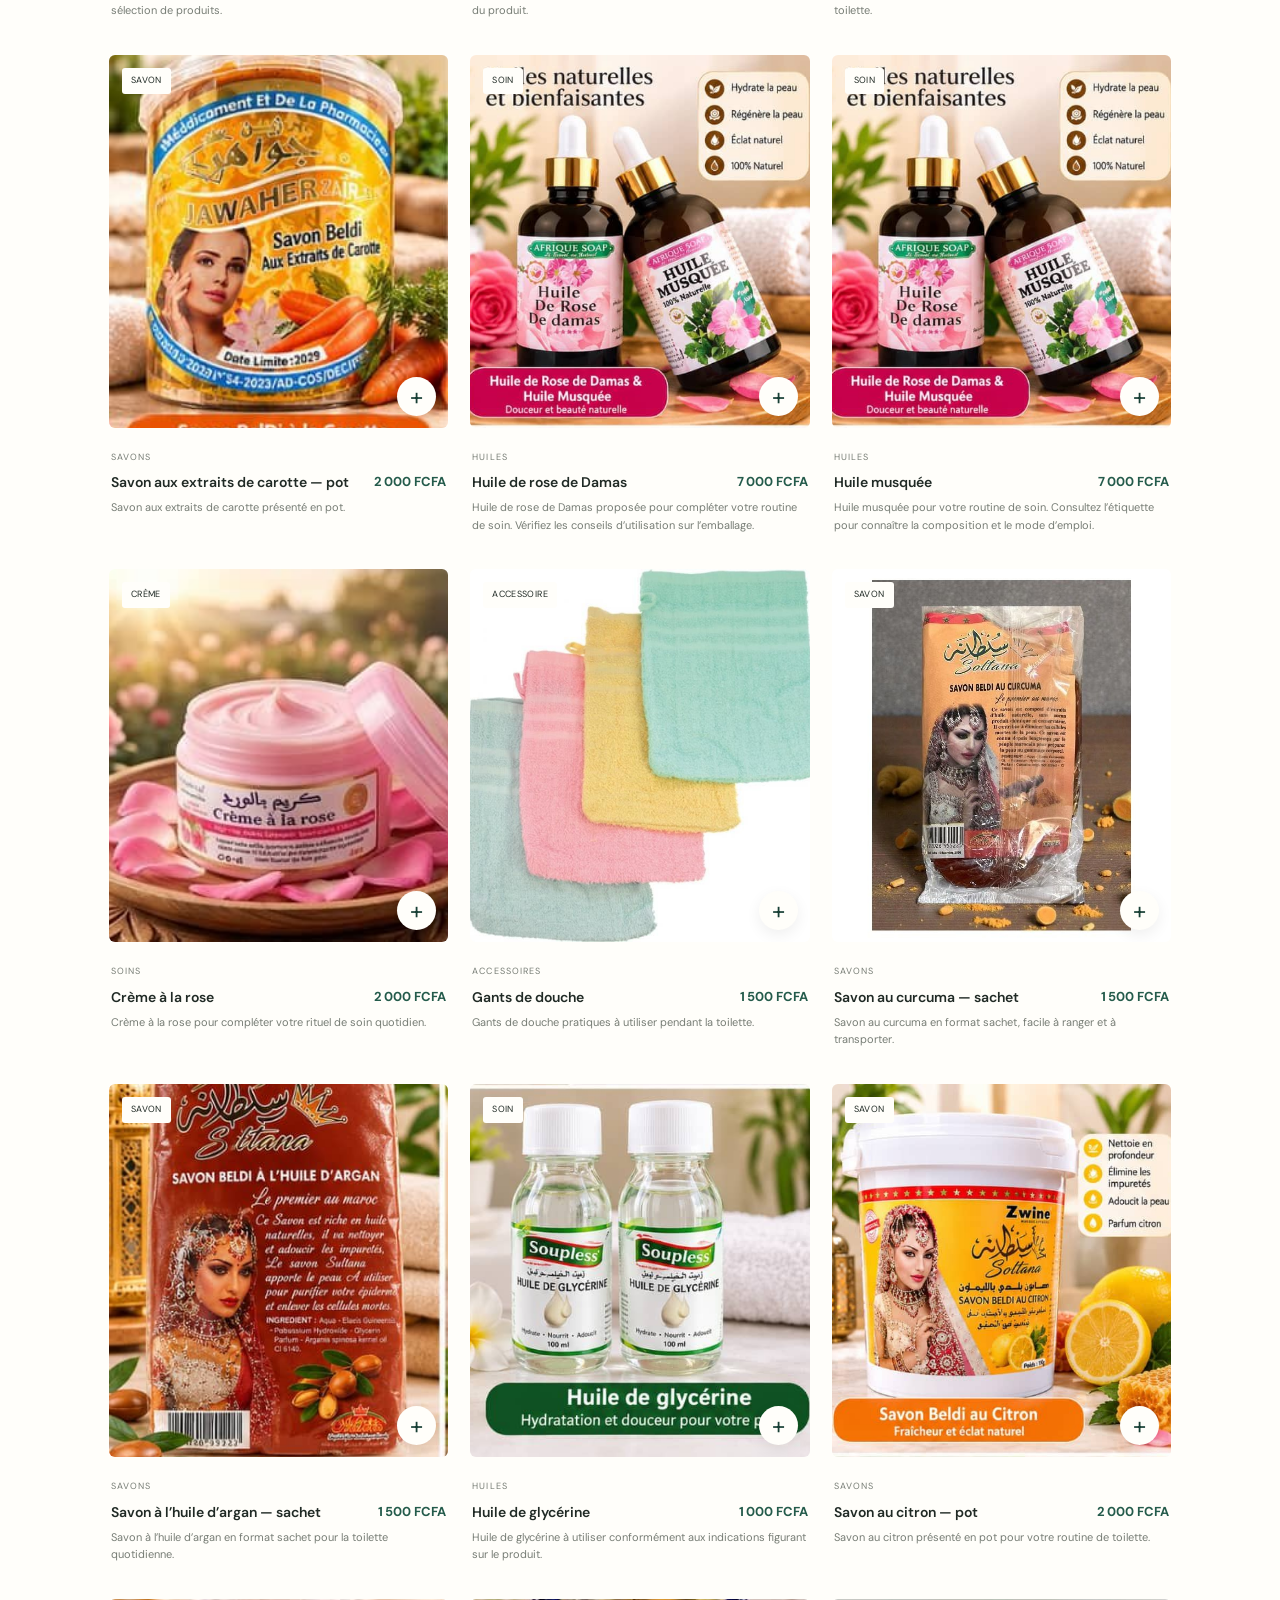
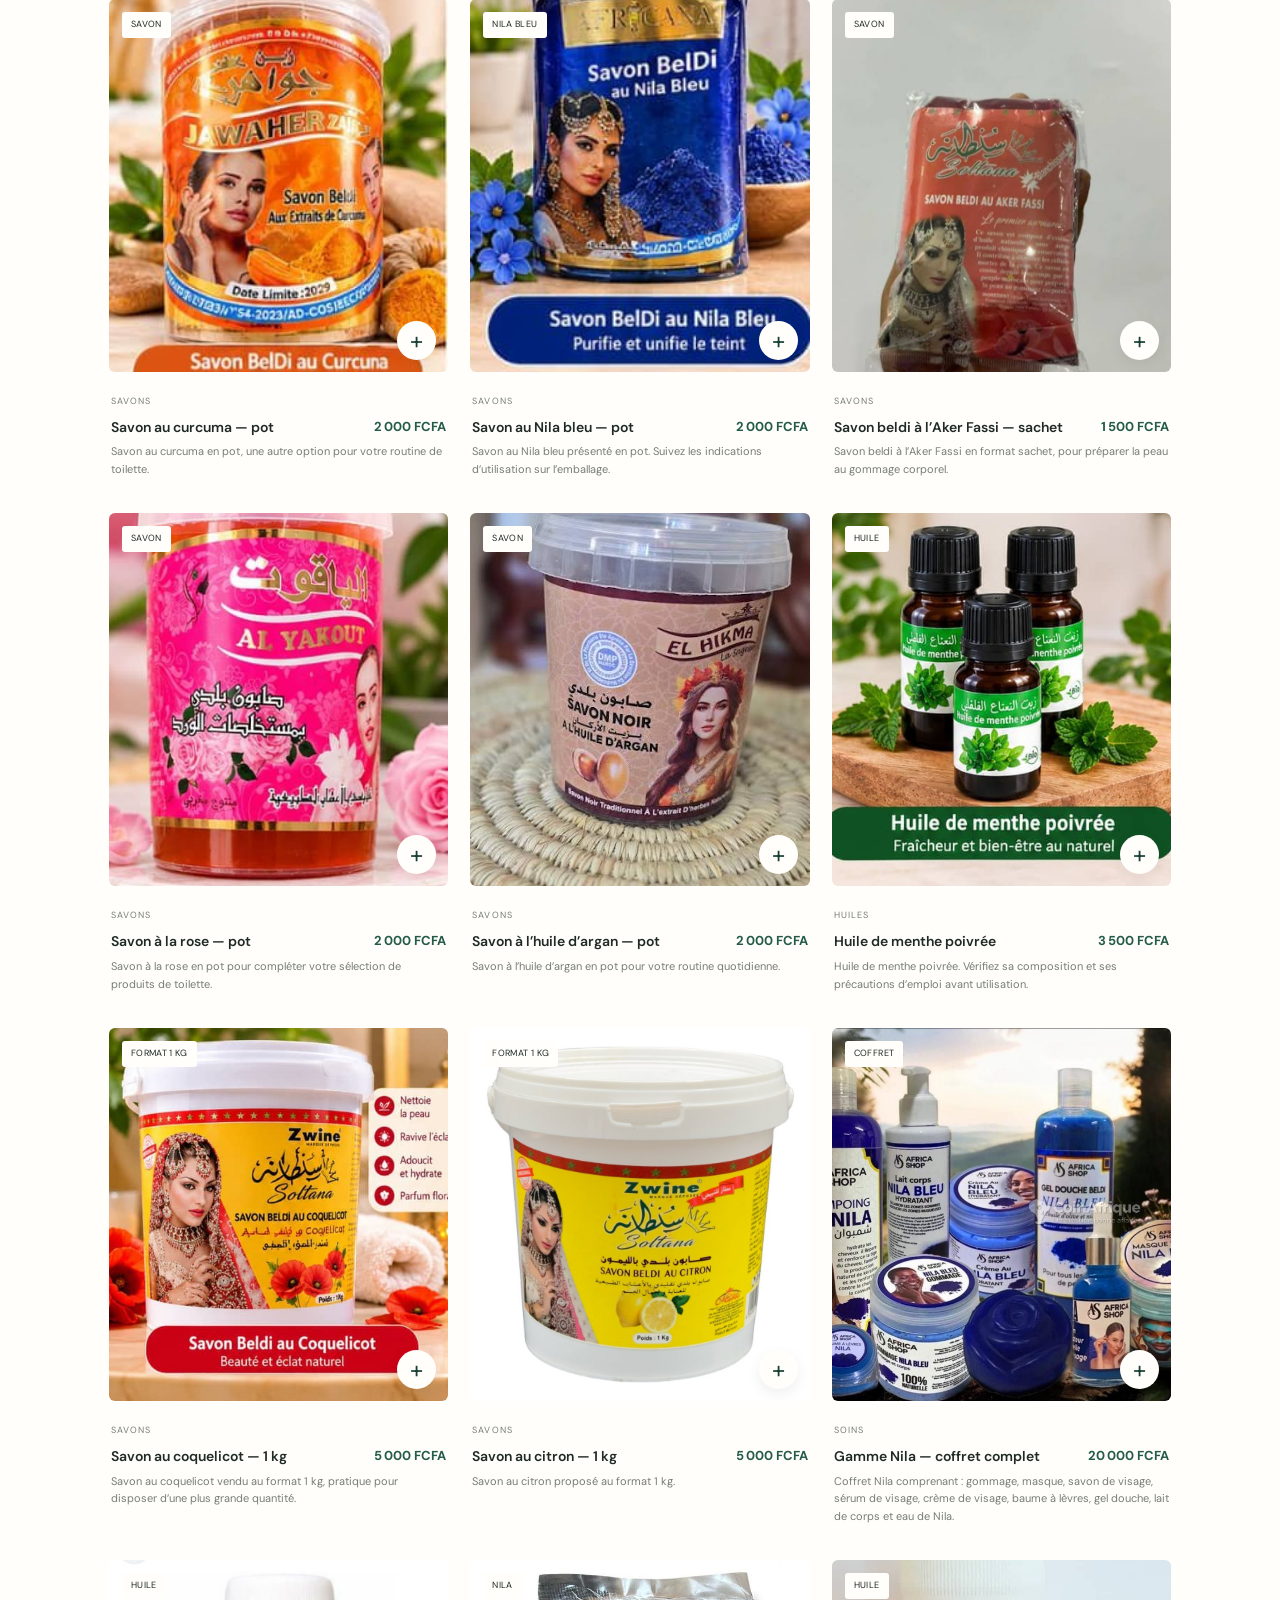
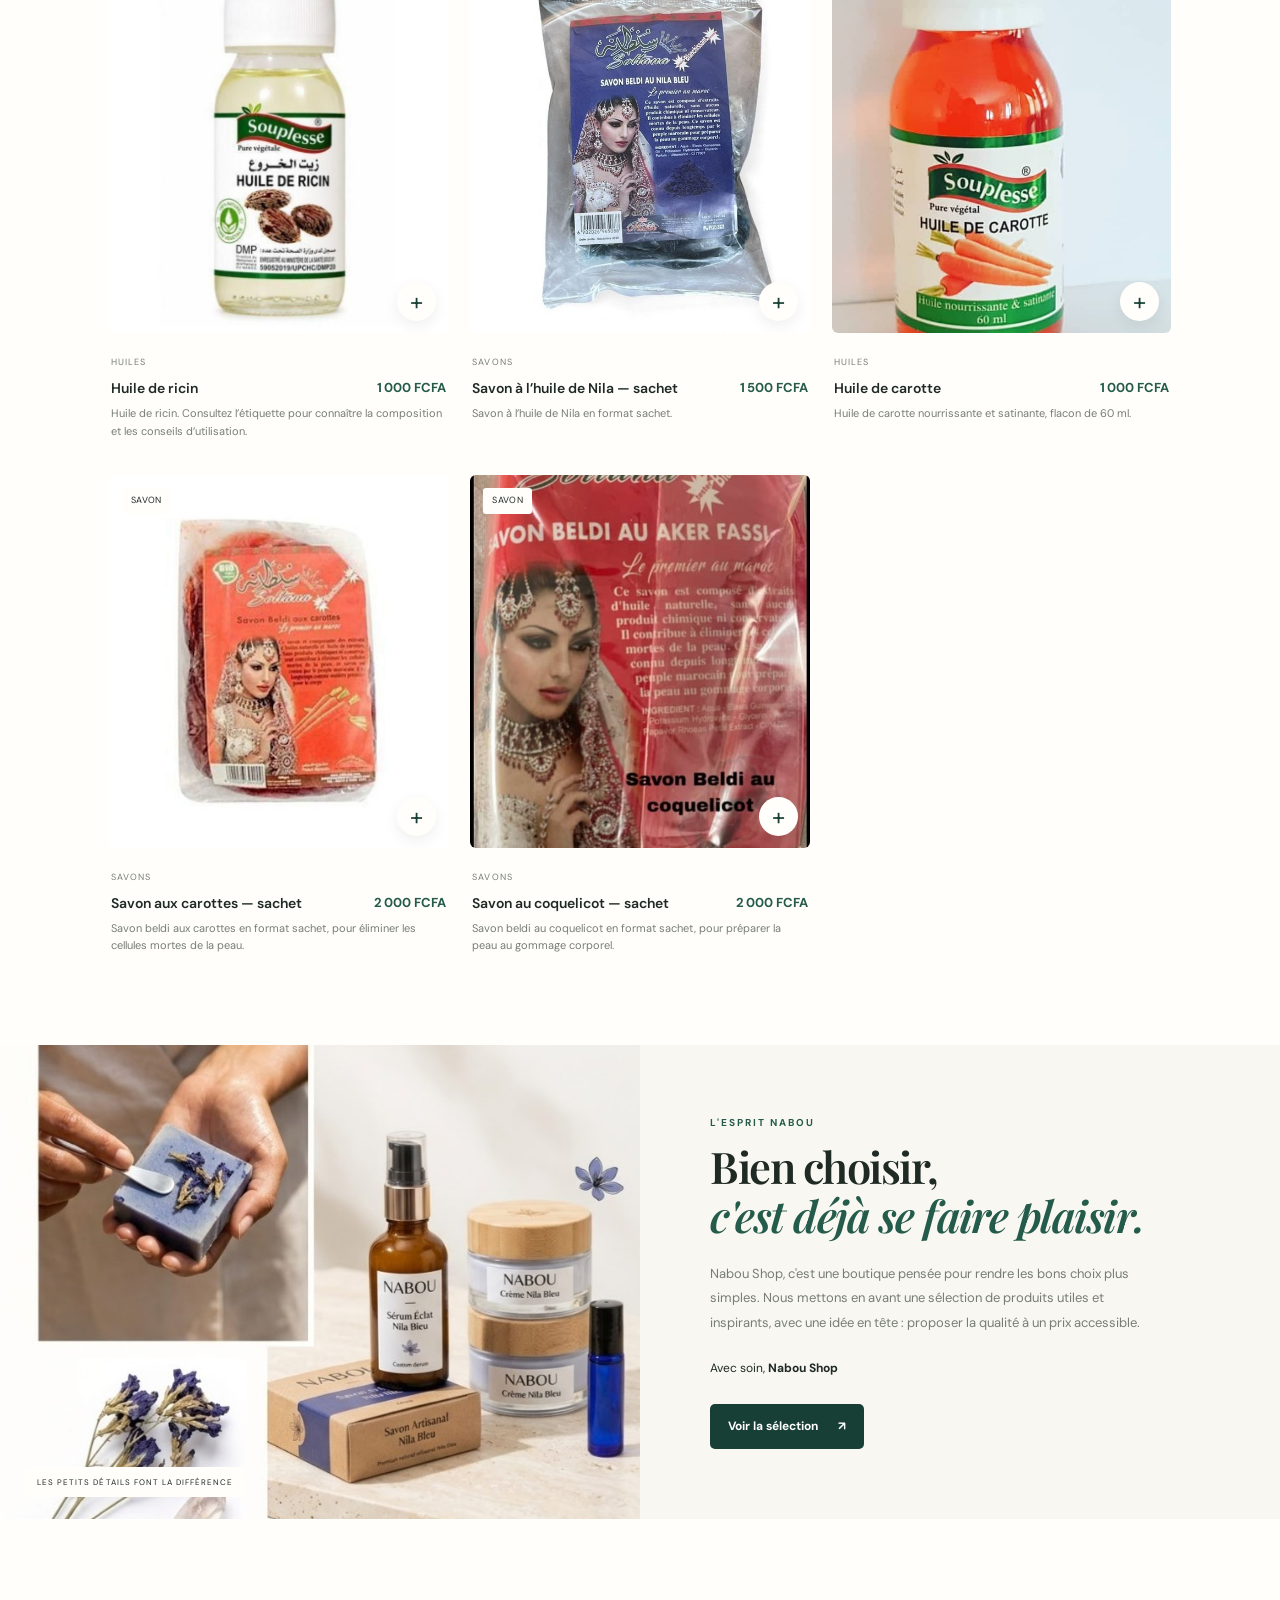
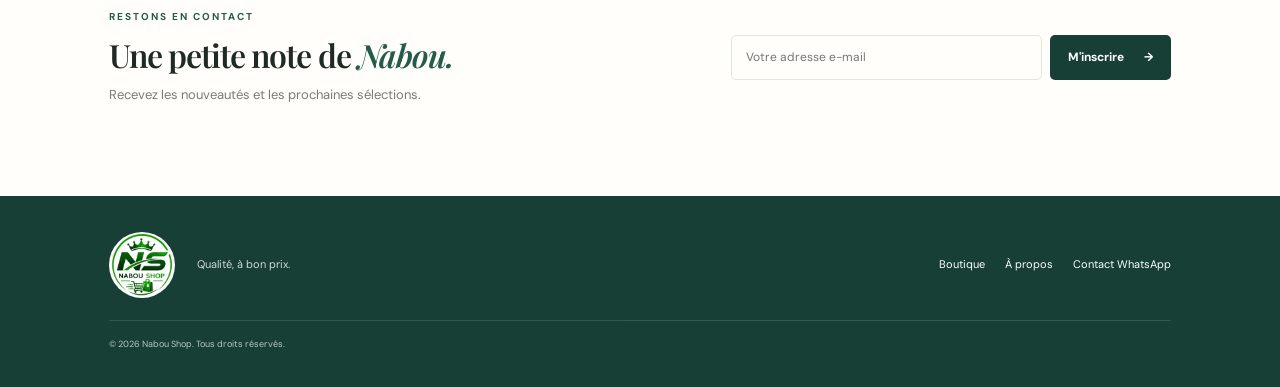
==== commit 1d9e3c47: "Add files via upload" ====
--- a/index.html
+++ b/index.html
@@ -17,7 +17,7 @@
   <div class="announcement">Bienvenue chez Nabou Shop <span>•</span> Qualité, à bon prix</div>
   <header class="site-header">
     <a class="brand" href="#" aria-label="Nabou Shop, accueil">
-      <img class="brand-logo" src="images/logo.png" alt="Nabou Shop">
+      <img class="brand-logo" src="logo.png" alt="Nabou Shop">
     </a>
     <nav class="desktop-nav" aria-label="Navigation principale">
       <a href="#accueil">Accueil</a><a href="#boutique">Boutique</a><a href="#apropos">À propos</a>
@@ -41,7 +41,7 @@
         <div class="hero-proof"><div class="proof-avatars"><span>N</span><span>✦</span><span>♡</span></div><p><strong>Le choix malin</strong><br><small>La qualité, à bon prix.</small></p></div>
       </div>
       <div class="hero-visual">
-        <div class="hero-image-wrap"><img src="images/hero.jpg" alt="Logo Nabou Shop" fetchpriority="high"></div>
+        <div class="hero-image-wrap"><img src="hero.jpg" alt="Logo Nabou Shop" fetchpriority="high"></div>
         <div class="floating-note"><span class="note-star">✦</span><div><strong>Une sélection soignée</strong><small>Pour votre quotidien</small></div></div>
         <div class="hero-stamp">N<br><small>S</small></div>
       </div>
@@ -75,14 +75,14 @@
     </section>
 
     <section class="brand-story" id="apropos">
-      <div class="story-image"><img src="images/a-propos.jpg" alt="Gamme de soins Nila" loading="lazy"><span class="image-caption">LES PETITS DÉTAILS FONT LA DIFFÉRENCE</span></div>
+      <div class="story-image"><img src="a-propos.jpg" alt="Gamme de soins Nila" loading="lazy"><span class="image-caption">LES PETITS DÉTAILS FONT LA DIFFÉRENCE</span></div>
       <div class="story-copy"><p class="eyebrow">L'ESPRIT NABOU</p><h2>Bien choisir,<br><em>c'est déjà se faire plaisir.</em></h2><p>Nabou Shop, c'est une boutique pensée pour rendre les bons choix plus simples. Nous mettons en avant une sélection de produits utiles et inspirants, avec une idée en tête : proposer la qualité à un prix accessible.</p><p class="story-signature">Avec soin, <strong>Nabou Shop</strong></p><a href="#boutique" class="btn btn-primary">Voir la sélection <span>↗</span></a></div>
     </section>
 
     <section class="newsletter section-shell"><div><p class="eyebrow">RESTONS EN CONTACT</p><h2>Une petite note de <em>Nabou.</em></h2><p class="muted">Recevez les nouveautés et les prochaines sélections.</p></div><form id="newsletter-form" class="newsletter-form"><label class="sr-only" for="newsletter-email">Votre adresse e-mail</label><input type="email" id="newsletter-email" placeholder="Votre adresse e-mail" required><button class="btn btn-primary" type="submit">M'inscrire <span>→</span></button></form><p class="newsletter-message" id="newsletter-message" aria-live="polite"></p></section>
   </main>
 
-  <footer class="site-footer"><a class="brand footer-brand" href="#" aria-label="Nabou Shop"><img class="brand-logo" src="images/logo.png" alt="Nabou Shop"></a><p>Qualité, à bon prix.</p><div class="footer-links"><a href="#boutique">Boutique</a><a href="#apropos">À propos</a><a href="https://wa.me/221776366092" target="_blank" rel="noopener">Contact WhatsApp</a></div><small class="copyright">© <span id="year"></span> Nabou Shop. Tous droits réservés.</small></footer>
+  <footer class="site-footer"><a class="brand footer-brand" href="#" aria-label="Nabou Shop"><img class="brand-logo" src="logo.png" alt="Nabou Shop"></a><p>Qualité, à bon prix.</p><div class="footer-links"><a href="#boutique">Boutique</a><a href="#apropos">À propos</a><a href="https://wa.me/221776366092" target="_blank" rel="noopener">Contact WhatsApp</a></div><small class="copyright">© <span id="year"></span> Nabou Shop. Tous droits réservés.</small></footer>
 
   <div class="overlay" id="overlay" hidden></div>
   <aside class="side-panel" id="cart-panel" aria-label="Votre panier" aria-hidden="true">
